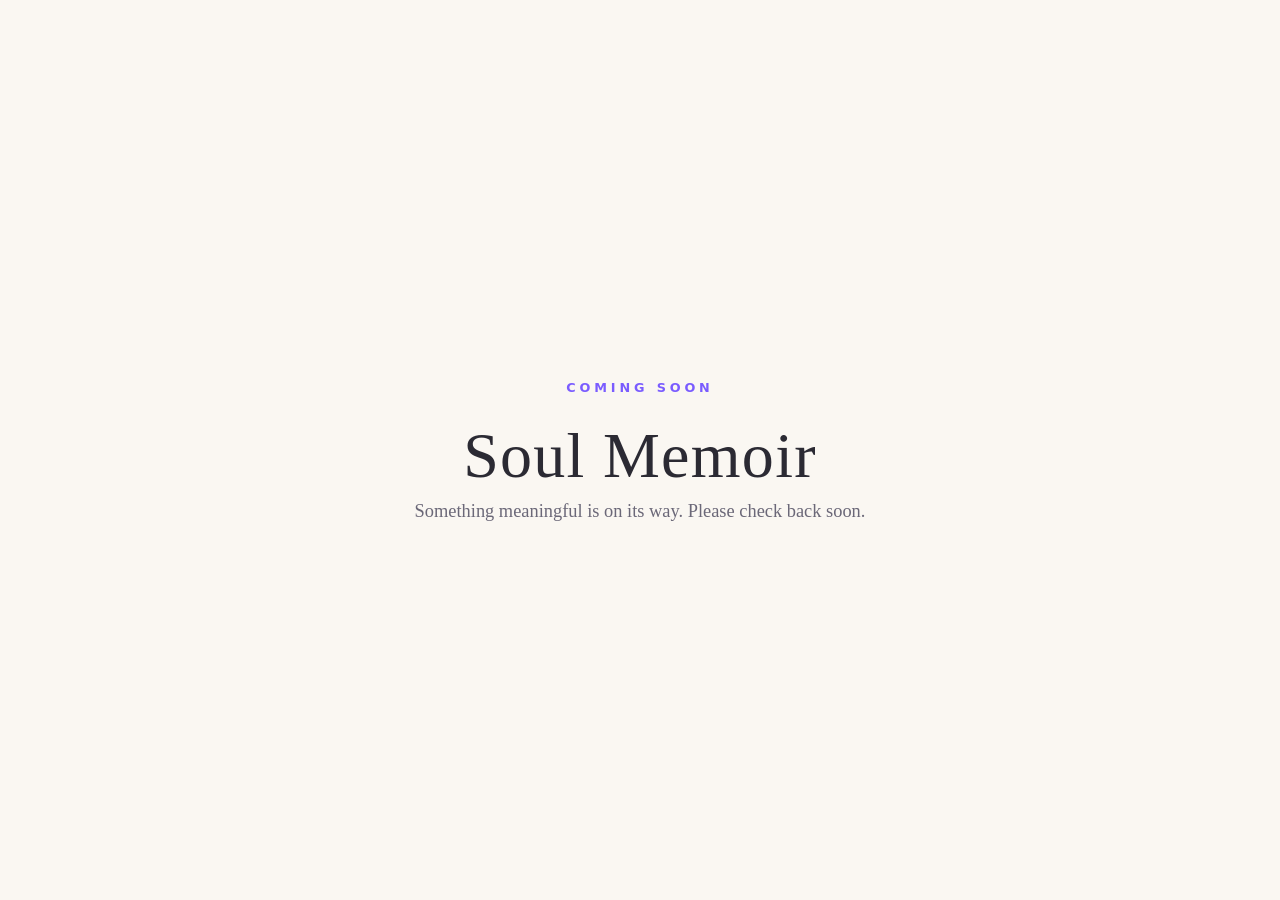
==== index.html @ 09e28958 "Add coming soon page and CNAME Co-Authored-By: Claude Sonnet 5.5 <noreply@anthropic.com>" ====
<!doctype html>
<html lang="en">
<head>
<meta charset="utf-8">
<meta name="viewport" content="width=device-width, initial-scale=1">
<title>Soul Memoir — Coming Soon</title>
<meta name="description" content="Soul Memoir is coming soon.">
<style>
  :root { --bg:#faf7f2; --fg:#2b2a33; --muted:#6b6878; --accent:#7a5cff; }
  @media (prefers-color-scheme: dark) {
    :root { --bg:#14131a; --fg:#f1eef8; --muted:#a29fb3; --accent:#a58bff; }
  }
  * { box-sizing: border-box; }
  body {
    margin: 0; min-height: 100vh; display: grid; place-items: center;
    background: var(--bg); color: var(--fg);
    font-family: Georgia, "Times New Roman", serif; text-align: center; padding: 0 16px;
  }
  h1 { font-size: clamp(2.2rem, 7vw, 4rem); font-weight: 400; margin: 0 0 .5rem; letter-spacing: .02em; }
  .tag { display: inline-block; color: var(--accent); text-transform: uppercase; letter-spacing: .3em; font: 600 .8rem system-ui, sans-serif; margin-bottom: 1.5rem; }
  p { color: var(--muted); font-size: 1.15rem; margin: 0; }
</style>
</head>
<body>
  <main>
    <span class="tag">Coming Soon</span>
    <h1>Soul Memoir</h1>
    <p>Something meaningful is on its way. Please check back soon.</p>
  </main>
</body>
</html>
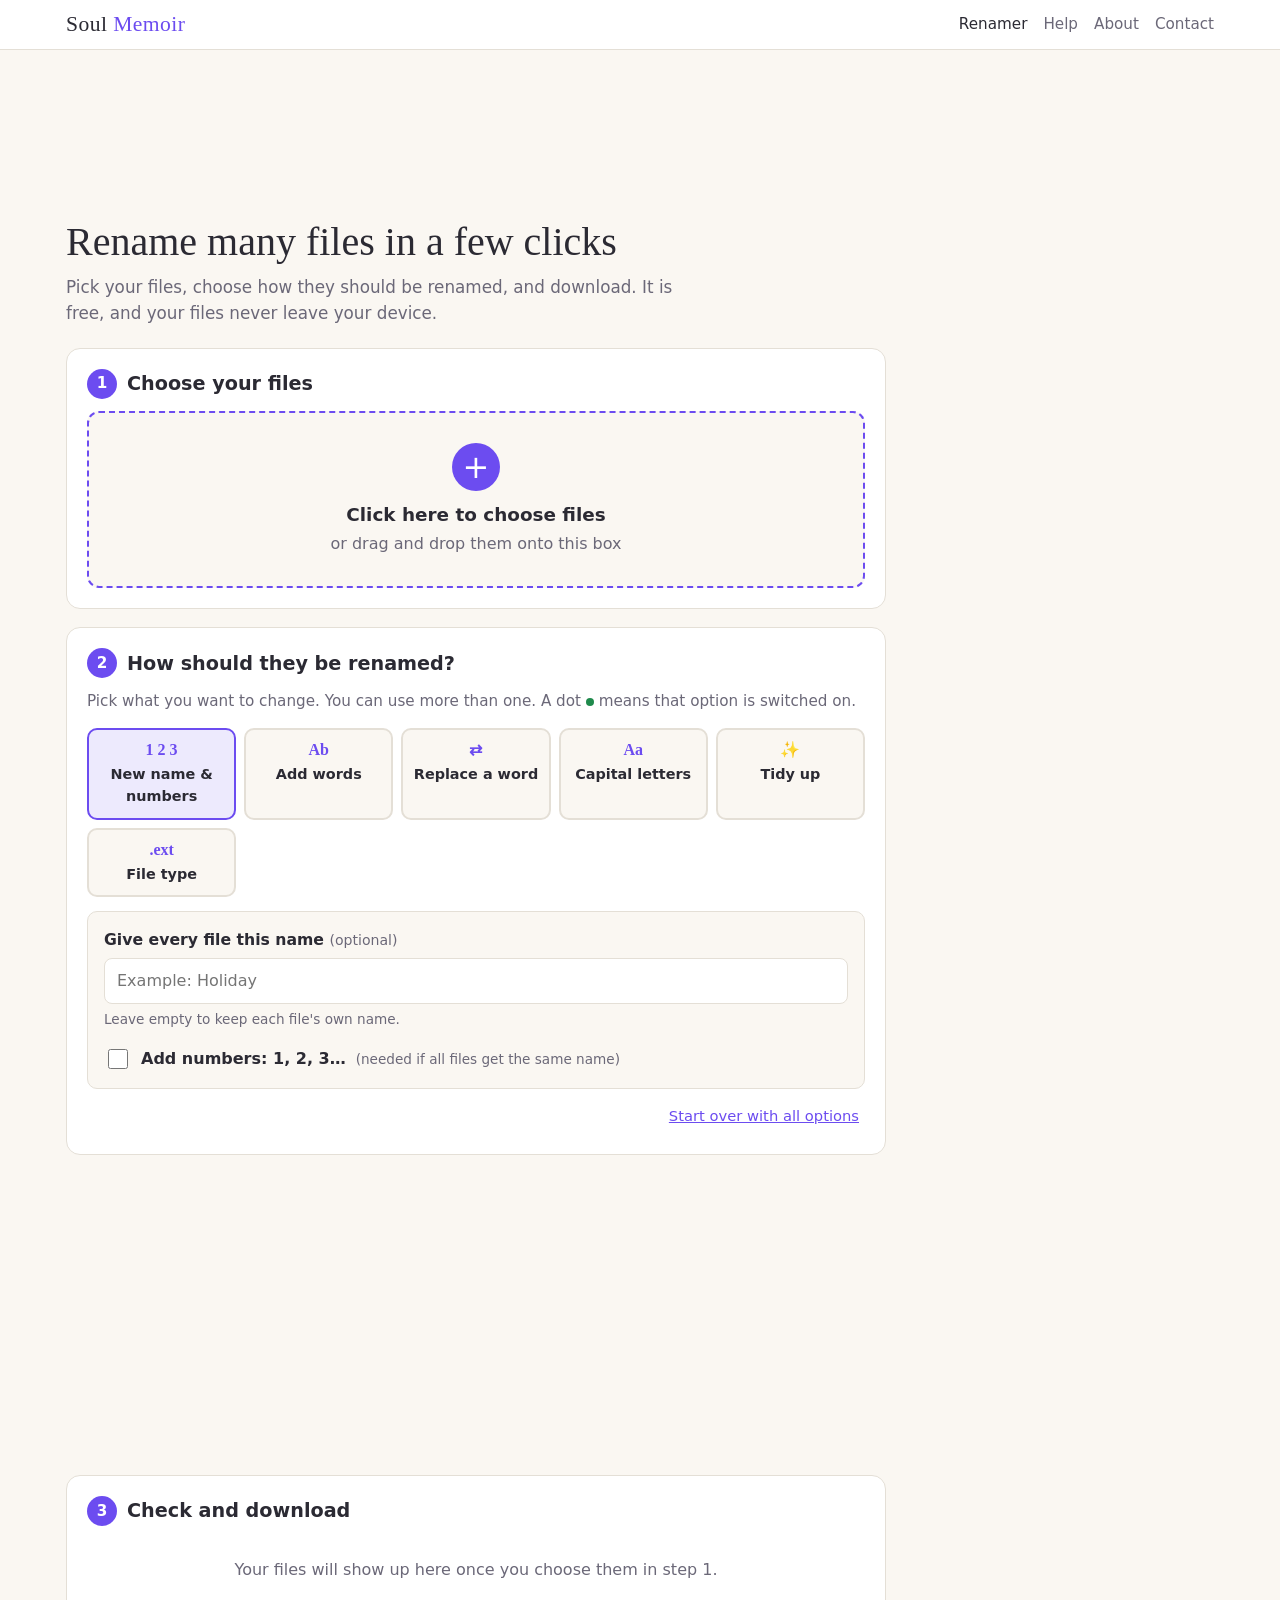
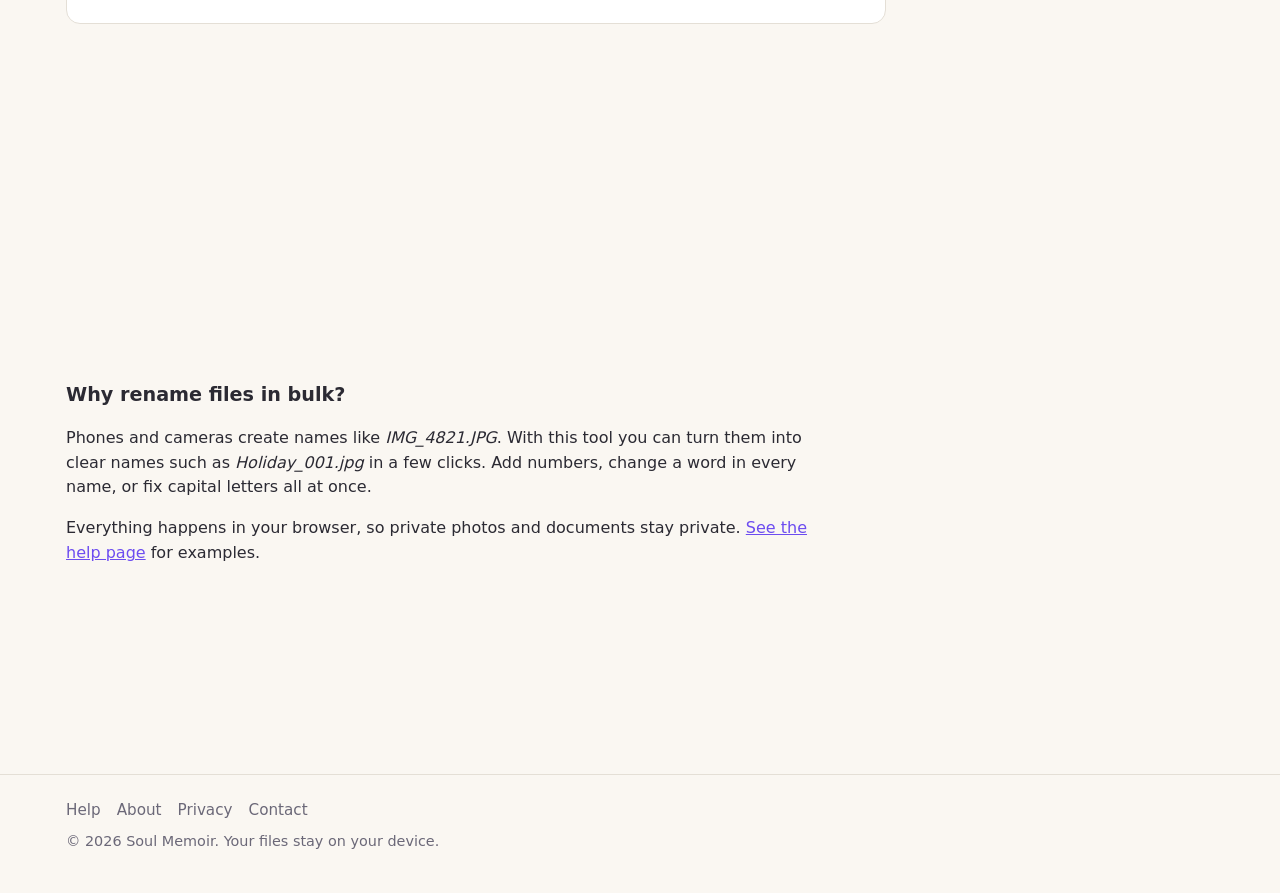
==== commit 994acad0: "Build bulk file renamer tool with ad-ready layout Co-Authored-By: Claude Sonnet 5.5 <noreply@anthrop" ====
--- a/index.html
+++ b/index.html
@@ -3,29 +3,203 @@
 <head>
 <meta charset="utf-8">
 <meta name="viewport" content="width=device-width, initial-scale=1">
-<title>Soul Memoir — Coming Soon</title>
-<meta name="description" content="Soul Memoir is coming soon.">
-<style>
-  :root { --bg:#faf7f2; --fg:#2b2a33; --muted:#6b6878; --accent:#7a5cff; }
-  @media (prefers-color-scheme: dark) {
-    :root { --bg:#14131a; --fg:#f1eef8; --muted:#a29fb3; --accent:#a58bff; }
-  }
-  * { box-sizing: border-box; }
-  body {
-    margin: 0; min-height: 100vh; display: grid; place-items: center;
-    background: var(--bg); color: var(--fg);
-    font-family: Georgia, "Times New Roman", serif; text-align: center; padding: 0 16px;
-  }
-  h1 { font-size: clamp(2.2rem, 7vw, 4rem); font-weight: 400; margin: 0 0 .5rem; letter-spacing: .02em; }
-  .tag { display: inline-block; color: var(--accent); text-transform: uppercase; letter-spacing: .3em; font: 600 .8rem system-ui, sans-serif; margin-bottom: 1.5rem; }
-  p { color: var(--muted); font-size: 1.15rem; margin: 0; }
-</style>
+<title>Free Bulk File Renamer Online | Soul Memoir</title>
+<meta name="description" content="Rename many files at once in your browser. Add numbers, change words, fix capital letters and more. Free, private, nothing is uploaded.">
+<link rel="canonical" href="https://soulmemoir.com/">
+<link rel="icon" href="favicon.svg" type="image/svg+xml">
+<meta property="og:title" content="Free Bulk File Renamer Online | Soul Memoir">
+<meta property="og:description" content="Rename many files at once in your browser. Private: files never leave your device.">
+<meta property="og:url" content="https://soulmemoir.com/">
+<meta property="og:type" content="website">
+<link rel="stylesheet" href="css/style.css">
 </head>
 <body>
-  <main>
-    <span class="tag">Coming Soon</span>
-    <h1>Soul Memoir</h1>
-    <p>Something meaningful is on its way. Please check back soon.</p>
-  </main>
+<header class="site-header">
+  <div class="wrap">
+    <a class="brand" href="./">Soul <b>Memoir</b></a>
+    <nav class="nav" aria-label="Main">
+      <a href="./" aria-current="page">Renamer</a>
+      <a href="how-to.html">Help</a>
+      <a href="about.html">About</a>
+      <a href="contact.html">Contact</a>
+    </nav>
+  </div>
+</header>
+
+<div class="wrap">
+  <!-- AD SLOT: top-banner (responsive, 728x90 / 970x90 / 320x50). Paste ad code inside. -->
+  <div class="ad-slot ad-slot--top-banner" data-ad-slot="top-banner" aria-hidden="true"></div>
+
+  <section class="hero">
+    <h1>Rename many files in a few clicks</h1>
+    <p>Pick your files, choose how they should be renamed, and download. It is free, and your files never leave your device.</p>
+  </section>
+
+  <div class="layout">
+    <main>
+      <!-- STEP 1 -->
+      <section class="step" aria-labelledby="s1">
+        <h2 id="s1"><span class="num">1</span> Choose your files</h2>
+        <div id="drop" class="drop" tabindex="0" role="button" aria-label="Choose files. Click here or drop files on this box">
+          <div class="drop-icon" aria-hidden="true">+</div>
+          <strong>Click here to choose files</strong>
+          <span>or drag and drop them onto this box</span>
+          <input id="fileInput" type="file" multiple hidden>
+        </div>
+        <p id="fileCount" class="hint" hidden></p>
+      </section>
+
+      <!-- STEP 2 -->
+      <section class="step" aria-labelledby="s2">
+        <h2 id="s2"><span class="num">2</span> How should they be renamed?</h2>
+        <p class="hint">Pick what you want to change. You can use more than one. A dot <span class="dot-demo" aria-hidden="true"></span> means that option is switched on.</p>
+
+        <div class="tabs" role="tablist" aria-label="Rename options">
+          <button class="tab is-active" role="tab" type="button" data-panel="p-name" aria-selected="true" aria-controls="p-name"><span class="tab-ico" aria-hidden="true">1 2 3</span>New name &amp; numbers<i class="dot" hidden></i></button>
+          <button class="tab" role="tab" type="button" data-panel="p-add" aria-selected="false" aria-controls="p-add"><span class="tab-ico" aria-hidden="true">Ab</span>Add words<i class="dot" hidden></i></button>
+          <button class="tab" role="tab" type="button" data-panel="p-replace" aria-selected="false" aria-controls="p-replace"><span class="tab-ico" aria-hidden="true">&#8644;</span>Replace a word<i class="dot" hidden></i></button>
+          <button class="tab" role="tab" type="button" data-panel="p-case" aria-selected="false" aria-controls="p-case"><span class="tab-ico" aria-hidden="true">Aa</span>Capital letters<i class="dot" hidden></i></button>
+          <button class="tab" role="tab" type="button" data-panel="p-tidy" aria-selected="false" aria-controls="p-tidy"><span class="tab-ico" aria-hidden="true">&#10024;</span>Tidy up<i class="dot" hidden></i></button>
+          <button class="tab" role="tab" type="button" data-panel="p-type" aria-selected="false" aria-controls="p-type"><span class="tab-ico" aria-hidden="true">.ext</span>File type<i class="dot" hidden></i></button>
+        </div>
+
+        <div class="panel" id="p-name" role="tabpanel">
+          <div class="field">
+            <label for="newName">Give every file this name <em>(optional)</em></label>
+            <input id="newName" type="text" placeholder="Example: Holiday" autocomplete="off">
+            <small>Leave empty to keep each file's own name.</small>
+          </div>
+          <label class="check big"><input id="numbering" type="checkbox"> Add numbers: 1, 2, 3&hellip; <small>(needed if all files get the same name)</small></label>
+          <div id="numOpts" class="sub" hidden>
+            <div class="grid2">
+              <div class="field"><label for="numStart">Start counting at</label><input id="numStart" type="number" value="1"></div>
+              <div class="field"><label for="numPad">Number style</label>
+                <select id="numPad"><option value="0">1, 2, 3</option><option value="2">01, 02, 03</option><option value="3" selected>001, 002, 003</option><option value="4">0001, 0002, 0003</option></select></div>
+              <div class="field"><label for="numPosition">Put the number</label>
+                <select id="numPosition"><option value="suffix">After the name</option><option value="prefix">Before the name</option></select></div>
+              <div class="field"><label for="numSeparator">Between name and number</label>
+                <select id="numSeparator"><option value="_">Underscore ( _ )</option><option value="-">Dash ( - )</option><option value=" ">Space</option><option value="">Nothing</option></select></div>
+              <div class="field"><label for="sortBy">Number the files in order of</label>
+                <select id="sortBy"><option value="added">The order I added them</option><option value="name">Name (A to Z)</option><option value="date">Date (oldest first)</option><option value="size">Size (smallest first)</option></select></div>
+              <input id="numStep" type="hidden" value="1">
+            </div>
+          </div>
+        </div>
+
+        <div class="panel" id="p-add" role="tabpanel" hidden>
+          <div class="grid2">
+            <div class="field"><label for="prefix">Add at the start</label><input id="prefix" type="text" placeholder="Example: 2026_" autocomplete="off"></div>
+            <div class="field"><label for="suffix">Add at the end <em>(before .jpg, .pdf, etc.)</em></label><input id="suffix" type="text" placeholder="Example: _final" autocomplete="off"></div>
+          </div>
+        </div>
+
+        <div class="panel" id="p-replace" role="tabpanel" hidden>
+          <div class="grid2">
+            <div class="field"><label for="findText">Find this word</label><input id="findText" type="text" placeholder="Example: IMG" autocomplete="off"></div>
+            <div class="field"><label for="replaceText">Change it to <em>(empty = remove it)</em></label><input id="replaceText" type="text" placeholder="Example: Photo" autocomplete="off"></div>
+          </div>
+          <label class="check"><input id="matchCase" type="checkbox"> Care about capital letters when finding</label>
+          <details class="adv"><summary>Advanced</summary>
+            <label class="check"><input id="useRegex" type="checkbox"> Treat what I typed as a pattern (regular expression)</label>
+          </details>
+        </div>
+
+        <div class="panel" id="p-case" role="tabpanel" hidden>
+          <div class="field"><label for="caseMode">Change the letters to</label>
+            <select id="caseMode">
+              <option value="none">Leave as they are</option>
+              <option value="lower">all small: my holiday photo</option>
+              <option value="upper">ALL CAPITALS: MY HOLIDAY PHOTO</option>
+              <option value="title">Each Word Capital: My Holiday Photo</option>
+              <option value="sentence">First letter only: My holiday photo</option>
+            </select></div>
+        </div>
+
+        <div class="panel" id="p-tidy" role="tabpanel" hidden>
+          <div class="field"><label for="spaces">Spaces in names</label>
+            <select id="spaces">
+              <option value="none">Leave them</option>
+              <option value="underscore">Change to underscore ( _ )</option>
+              <option value="dash">Change to dash ( - )</option>
+              <option value="remove">Remove them</option>
+            </select></div>
+          <label class="check"><input id="stripSpecial" type="checkbox"> Remove odd symbols like ! # $ % &amp; ( )</label>
+        </div>
+
+        <div class="panel" id="p-type" role="tabpanel" hidden>
+          <div class="field"><label for="extMode">The part after the dot (.jpg, .pdf)</label>
+            <select id="extMode">
+              <option value="keep">Leave it</option>
+              <option value="lower">Make it small letters (.jpg)</option>
+              <option value="upper">Make it capitals (.JPG)</option>
+              <option value="change">Change it to something else</option>
+              <option value="remove">Remove it</option>
+            </select></div>
+          <div id="extOpts" class="sub" hidden>
+            <div class="field"><label for="extNew">New ending</label><input id="extNew" type="text" placeholder="Example: jpg" autocomplete="off"><small>Only renames. It does not convert the file.</small></div>
+          </div>
+        </div>
+
+        <div class="reset-row"><button id="reset" class="link-btn" type="button">Start over with all options</button></div>
+      </section>
+
+      <!-- AD SLOT: in-content (300x250 / 336x280 / responsive). Between options and results. -->
+      <div class="ad-slot ad-slot--in-content" data-ad-slot="in-content" aria-hidden="true"></div>
+
+      <!-- STEP 3 -->
+      <section class="step" aria-labelledby="s3" aria-live="polite">
+        <h2 id="s3"><span class="num">3</span> Check and download</h2>
+        <p id="empty" class="empty">Your files will show up here once you choose them in step 1.</p>
+        <div id="results" hidden>
+          <p id="summary" class="summary"></p>
+          <div class="list" id="rows"></div>
+          <div id="fixRow" class="fix" hidden>
+            <p id="fixMsg"></p>
+            <div class="row">
+              <button id="fixDup" class="btn btn--small" type="button" hidden>Fix same names automatically</button>
+              <button id="fixIllegal" class="btn btn--small" type="button" hidden>Fix not-allowed symbols automatically</button>
+            </div>
+          </div>
+          <p id="notice" class="notice"></p>
+          <div class="dl">
+            <button id="download" class="btn btn--primary btn--big" type="button" disabled>Download renamed files</button>
+            <button id="clear" class="link-btn" type="button">Remove all files</button>
+          </div>
+          <p class="hint">Your original files are not changed. You get renamed copies (several files come in one ZIP).</p>
+        </div>
+      </section>
+
+      <!-- AD SLOT: below-results (300x250 / 336x280 / responsive). Kept away from the Download button. -->
+      <div class="ad-slot ad-slot--below-results" data-ad-slot="below-results" aria-hidden="true"></div>
+
+      <section class="prose" style="padding-top:8px">
+        <h2>Why rename files in bulk?</h2>
+        <p>Phones and cameras create names like <em>IMG_4821.JPG</em>. With this tool you can turn them into clear names such as <em>Holiday_001.jpg</em> in a few clicks. Add numbers, change a word in every name, or fix capital letters all at once.</p>
+        <p>Everything happens in your browser, so private photos and documents stay private. <a href="how-to.html">See the help page</a> for examples.</p>
+      </section>
+    </main>
+
+    <aside aria-label="Advertisement">
+      <!-- AD SLOT: sidebar (300x600 / 300x250). Desktop only, sticky. -->
+      <div class="ad-slot ad-slot--sidebar" data-ad-slot="sidebar" aria-hidden="true"></div>
+    </aside>
+  </div>
+
+  <!-- AD SLOT: footer-banner (responsive, 728x90 / 320x50). -->
+  <div class="ad-slot ad-slot--footer-banner" data-ad-slot="footer-banner" aria-hidden="true"></div>
+</div>
+
+<footer class="site-footer">
+  <div class="wrap">
+    <nav class="nav" aria-label="Footer">
+      <a href="how-to.html">Help</a><a href="about.html">About</a><a href="privacy.html">Privacy</a><a href="contact.html">Contact</a>
+    </nav>
+    <div>&copy; 2026 Soul Memoir. Your files stay on your device.</div>
+  </div>
+</footer>
+
+<script src="js/vendor/jszip.min.js"></script>
+<script src="js/renamer.js"></script>
+<script src="js/app.js"></script>
 </body>
 </html>
--- a/css/style.css
+++ b/css/style.css
@@ -0,0 +1,142 @@
+:root {
+  --bg: #faf7f2; --surface: #ffffff; --fg: #2b2a33; --muted: #6b6878; --line: #e4dfd6;
+  --accent: #6c4cf0; --accent-fg: #ffffff; --ok: #1f8a4c; --warn: #b26a00; --bad: #c62828;
+  --radius: 10px; --max: 1180px;
+}
+@media (prefers-color-scheme: dark) {
+  :root:not([data-theme="light"]) {
+    --bg: #14131a; --surface: #1d1c26; --fg: #f1eef8; --muted: #a29fb3; --line: #34323f;
+    --accent: #a58bff; --accent-fg: #14131a; --ok: #55c98a; --warn: #f0b24a; --bad: #ff7b7b;
+  }
+}
+:root[data-theme="dark"] {
+  --bg: #14131a; --surface: #1d1c26; --fg: #f1eef8; --muted: #a29fb3; --line: #34323f;
+  --accent: #a58bff; --accent-fg: #14131a; --ok: #55c98a; --warn: #f0b24a; --bad: #ff7b7b;
+}
+
+* { box-sizing: border-box; }
+html { -webkit-text-size-adjust: 100%; }
+body {
+  margin: 0; background: var(--bg); color: var(--fg);
+  font: 16px/1.55 system-ui, -apple-system, "Segoe UI", Roboto, sans-serif;
+}
+a { color: var(--accent); }
+.wrap { max-width: var(--max); margin: 0 auto; padding: 0 16px; }
+
+/* Header / footer */
+.site-header { border-bottom: 1px solid var(--line); background: var(--surface); }
+.site-header .wrap { display: flex; align-items: center; justify-content: space-between; gap: 12px; padding-top: 12px; padding-bottom: 12px; flex-wrap: wrap; }
+.brand { font: 400 1.35rem Georgia, serif; text-decoration: none; color: var(--fg); letter-spacing: .02em; }
+.brand b { color: var(--accent); font-weight: 400; }
+.nav { display: flex; gap: 16px; flex-wrap: wrap; font-size: .95rem; }
+.nav a { color: var(--muted); text-decoration: none; }
+.nav a:hover, .nav a[aria-current="page"] { color: var(--fg); }
+.site-footer { margin-top: 48px; border-top: 1px solid var(--line); padding: 24px 0 40px; color: var(--muted); font-size: .9rem; }
+.site-footer .nav { margin-bottom: 8px; }
+
+/* Ad slots: reserved space only. No ad code lives here. */
+.ad-slot { display: block; width: 100%; margin: 20px auto; background: transparent; overflow: hidden; }
+.ad-slot--top-banner, .ad-slot--footer-banner { min-height: 100px; max-width: 970px; }
+.ad-slot--in-content, .ad-slot--below-results { min-height: 280px; max-width: 728px; }
+.ad-slot--in-article { min-height: 250px; max-width: 728px; }
+.ad-slot--sidebar { display: none; min-height: 600px; width: 300px; margin: 0; }
+@media (max-width: 600px) {
+  .ad-slot--top-banner, .ad-slot--footer-banner { min-height: 60px; }
+  .ad-slot--in-content, .ad-slot--below-results { min-height: 250px; }
+}
+
+/* Layout: tool + optional sidebar */
+.layout { display: block; }
+@media (min-width: 1100px) {
+  .layout { display: grid; grid-template-columns: minmax(0, 1fr) 300px; gap: 28px; align-items: start; }
+  .ad-slot--sidebar { display: block; position: sticky; top: 16px; }
+}
+
+/* Hero */
+.hero { padding: 28px 0 4px; }
+.hero h1 { font: 400 clamp(1.7rem, 4.5vw, 2.5rem)/1.2 Georgia, serif; margin: 0 0 8px; }
+.hero p { margin: 0; color: var(--muted); font-size: 1.05rem; max-width: 60ch; }
+
+/* Steps */
+.step { background: var(--surface); border: 1px solid var(--line); border-radius: 14px; padding: 20px; margin-top: 18px; }
+.step h2 { display: flex; align-items: center; gap: 10px; font-size: 1.2rem; margin: 0 0 12px; }
+.num { display: inline-grid; place-items: center; width: 30px; height: 30px; border-radius: 50%; background: var(--accent); color: var(--accent-fg); font-size: .95rem; flex: 0 0 auto; }
+.hint { color: var(--muted); font-size: .95rem; margin: 8px 0 0; }
+.dot-demo, .dot { display: inline-block; width: 8px; height: 8px; border-radius: 50%; background: var(--ok); vertical-align: middle; }
+.dot { position: absolute; top: 8px; right: 8px; }
+.dot[hidden] { display: none; }
+
+/* Dropzone */
+.drop { display: flex; flex-direction: column; align-items: center; gap: 2px; border: 2px dashed var(--accent); border-radius: 12px; padding: 30px 16px; text-align: center; background: var(--bg); cursor: pointer; transition: background .15s; }
+.drop:hover, .drop.is-over, .drop:focus-visible { background: color-mix(in srgb, var(--accent) 10%, var(--bg)); outline: none; }
+.drop-icon { width: 48px; height: 48px; border-radius: 50%; background: var(--accent); color: var(--accent-fg); display: grid; place-items: center; font-size: 2rem; line-height: 1; margin-bottom: 8px; }
+.drop strong { font-size: 1.15rem; }
+.drop span { color: var(--muted); }
+
+/* Tabs */
+.tabs { display: grid; grid-template-columns: repeat(auto-fit, minmax(130px, 1fr)); gap: 8px; margin: 14px 0; }
+.tab { position: relative; display: flex; flex-direction: column; align-items: center; gap: 4px; font: inherit; font-size: .9rem; font-weight: 600; padding: 10px 6px; background: var(--bg); color: var(--fg); border: 2px solid var(--line); border-radius: 10px; cursor: pointer; text-align: center; }
+.tab:hover { border-color: var(--accent); }
+.tab.is-active { border-color: var(--accent); background: color-mix(in srgb, var(--accent) 12%, var(--surface)); }
+.tab-ico { font: 700 1rem/1.2 Georgia, serif; color: var(--accent); }
+.panel { border: 1px solid var(--line); border-radius: 10px; padding: 16px; background: var(--bg); }
+.panel[hidden] { display: none; }
+.grid2 { display: grid; gap: 14px; grid-template-columns: repeat(auto-fit, minmax(220px, 1fr)); }
+.field { display: flex; flex-direction: column; gap: 5px; }
+.field > label { font-weight: 600; font-size: .98rem; }
+.field em { font-weight: 400; color: var(--muted); font-style: normal; font-size: .88rem; }
+small { color: var(--muted); font-size: .85rem; font-weight: 400; }
+.sub { margin-top: 14px; padding-top: 14px; border-top: 1px solid var(--line); }
+.sub[hidden] { display: none; }
+.check { display: flex; align-items: center; gap: 10px; margin-top: 12px; cursor: pointer; }
+.check.big { font-weight: 600; margin-top: 16px; }
+.check input { width: 20px; height: 20px; accent-color: var(--accent); flex: 0 0 auto; }
+.adv { margin-top: 12px; padding: 0; border: 0; }
+.adv summary { color: var(--muted); font-weight: 400; font-size: .9rem; }
+.reset-row { margin-top: 10px; text-align: right; }
+
+input[type="text"], input[type="number"], select {
+  width: 100%; font: inherit; font-size: 1rem; color: var(--fg); background: var(--surface);
+  border: 1px solid var(--line); border-radius: 8px; padding: 10px 12px; min-height: 44px;
+}
+input:focus-visible, select:focus-visible, button:focus-visible, summary:focus-visible, .drop:focus-visible { outline: 2px solid var(--accent); outline-offset: 2px; }
+
+/* Buttons */
+.btn { font: inherit; font-weight: 600; border-radius: 10px; padding: 10px 18px; border: 1px solid var(--line); background: var(--surface); color: var(--fg); cursor: pointer; }
+.btn:hover:not(:disabled) { border-color: var(--accent); }
+.btn:disabled { opacity: .5; cursor: not-allowed; }
+.btn--primary { background: var(--accent); color: var(--accent-fg); border-color: var(--accent); }
+.btn--big { font-size: 1.1rem; padding: 14px 24px; width: 100%; max-width: 380px; }
+.btn--small { padding: 8px 14px; font-size: .92rem; }
+.link-btn { background: none; border: 0; color: var(--accent); font: inherit; font-size: .92rem; text-decoration: underline; cursor: pointer; padding: 6px; }
+.row { display: flex; gap: 8px; flex-wrap: wrap; }
+
+/* Results */
+.summary { font-weight: 600; margin: 0 0 12px; }
+.list { border: 1px solid var(--line); border-radius: 10px; max-height: 420px; overflow-y: auto; }
+.item { display: flex; align-items: center; gap: 8px; padding: 10px 12px; border-bottom: 1px solid var(--line); }
+.item:last-child { border-bottom: 0; }
+.item--bad { background: color-mix(in srgb, var(--bad) 8%, var(--surface)); }
+.item-body { flex: 1; min-width: 0; }
+.before { color: var(--muted); font-size: .88rem; text-decoration: line-through; word-break: break-all; }
+.after { font-weight: 600; word-break: break-all; }
+.after::before { content: "\2192  "; color: var(--accent); }
+.msg { font-size: .85rem; margin-top: 2px; }
+.msg--unchanged { color: var(--muted); }
+.msg--duplicate, .msg--illegal, .msg--empty, .msg--reserved { color: var(--bad); font-weight: 600; }
+.x { background: none; border: 0; color: var(--muted); cursor: pointer; font-size: 1.5rem; line-height: 1; padding: 6px 12px; min-height: 44px; }
+.x:hover { color: var(--bad); }
+.fix { margin-top: 12px; padding: 12px; border: 1px solid var(--bad); border-radius: 10px; }
+.fix p { margin: 0 0 8px; color: var(--bad); font-weight: 600; }
+.notice { color: var(--warn); font-size: .92rem; margin: 10px 0 0; min-height: 1em; }
+.empty { text-align: center; color: var(--muted); padding: 20px 8px; margin: 0; }
+.dl { display: flex; flex-direction: column; align-items: center; gap: 6px; margin-top: 16px; }
+
+/* Content pages */
+.prose { max-width: 760px; padding: 24px 0; }
+.prose h1 { font: 400 2rem/1.2 Georgia, serif; margin: 0 0 12px; }
+.prose h2 { font-size: 1.2rem; margin: 28px 0 8px; }
+.prose li { margin-bottom: 4px; }
+details { border-top: 1px solid var(--line); padding: 10px 0; }
+summary { cursor: pointer; font-weight: 600; }
+.sr { position: absolute; width: 1px; height: 1px; overflow: hidden; clip: rect(0 0 0 0); white-space: nowrap; }
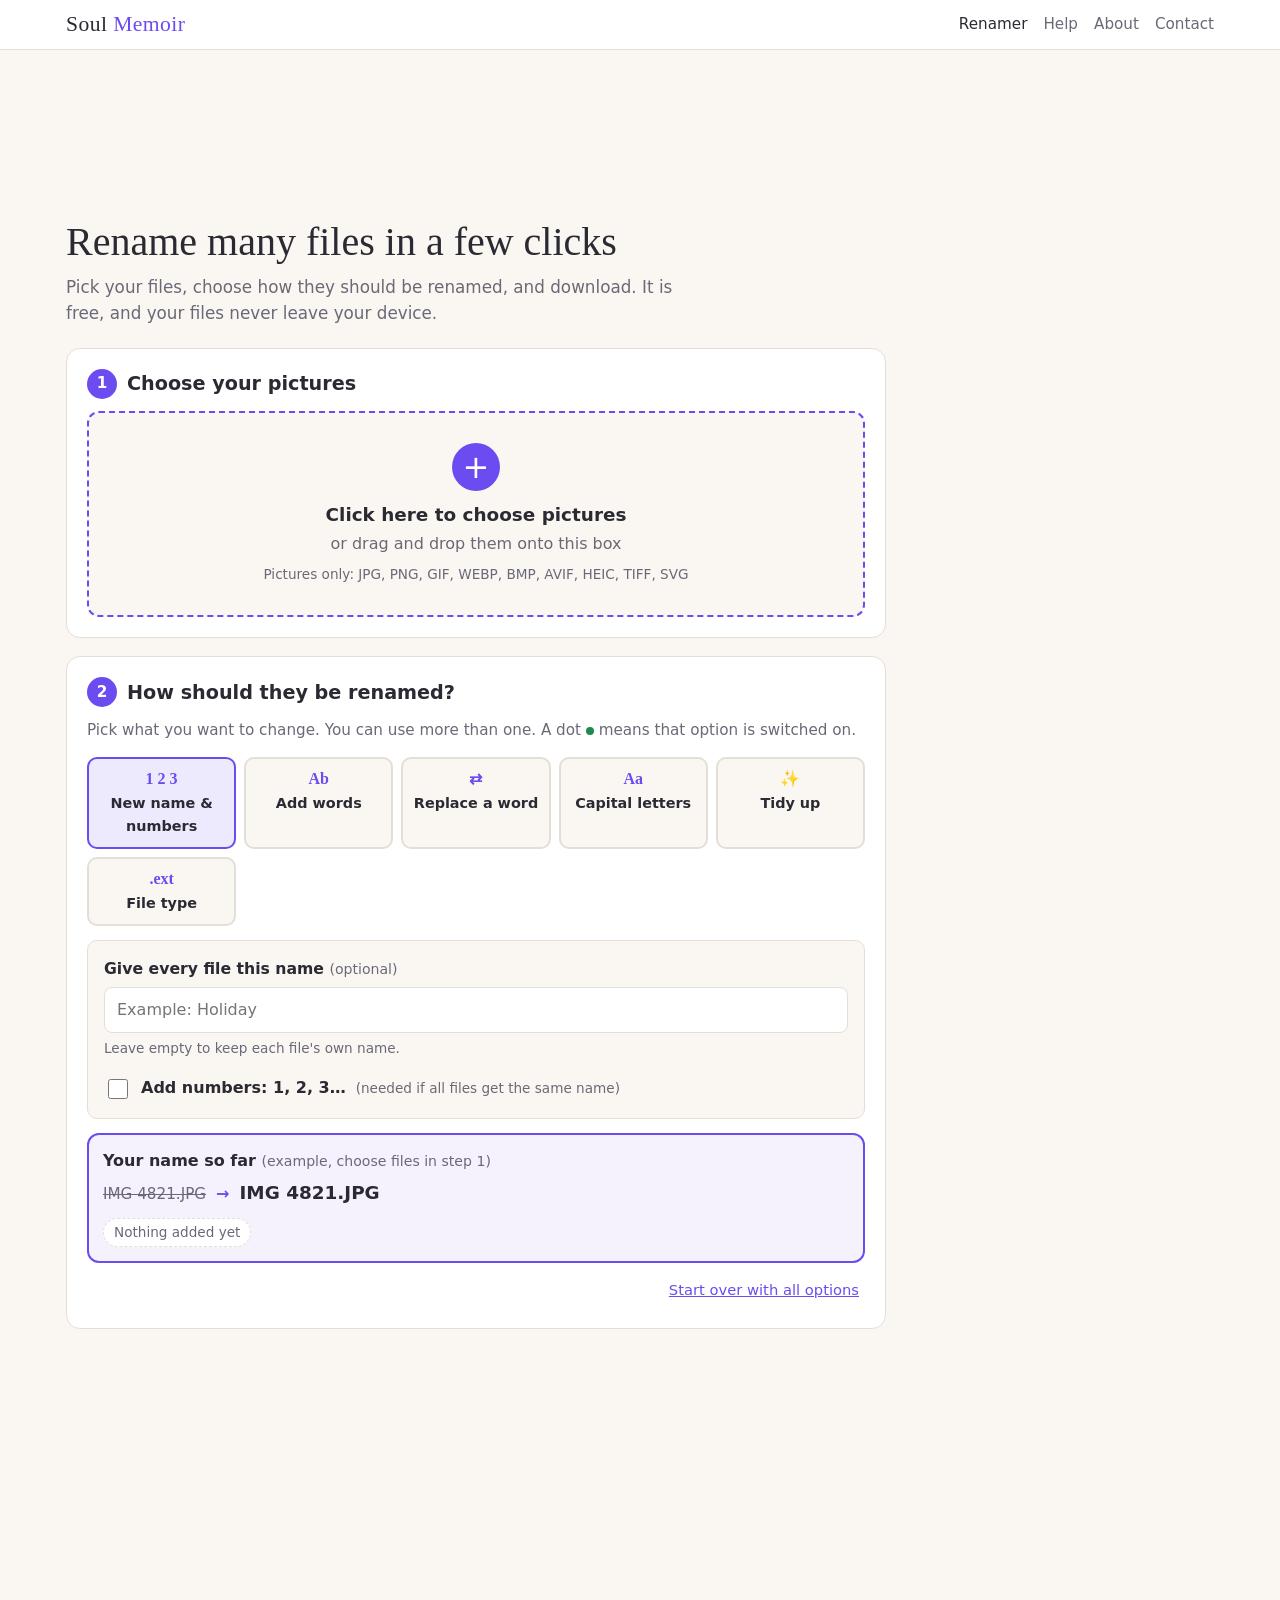
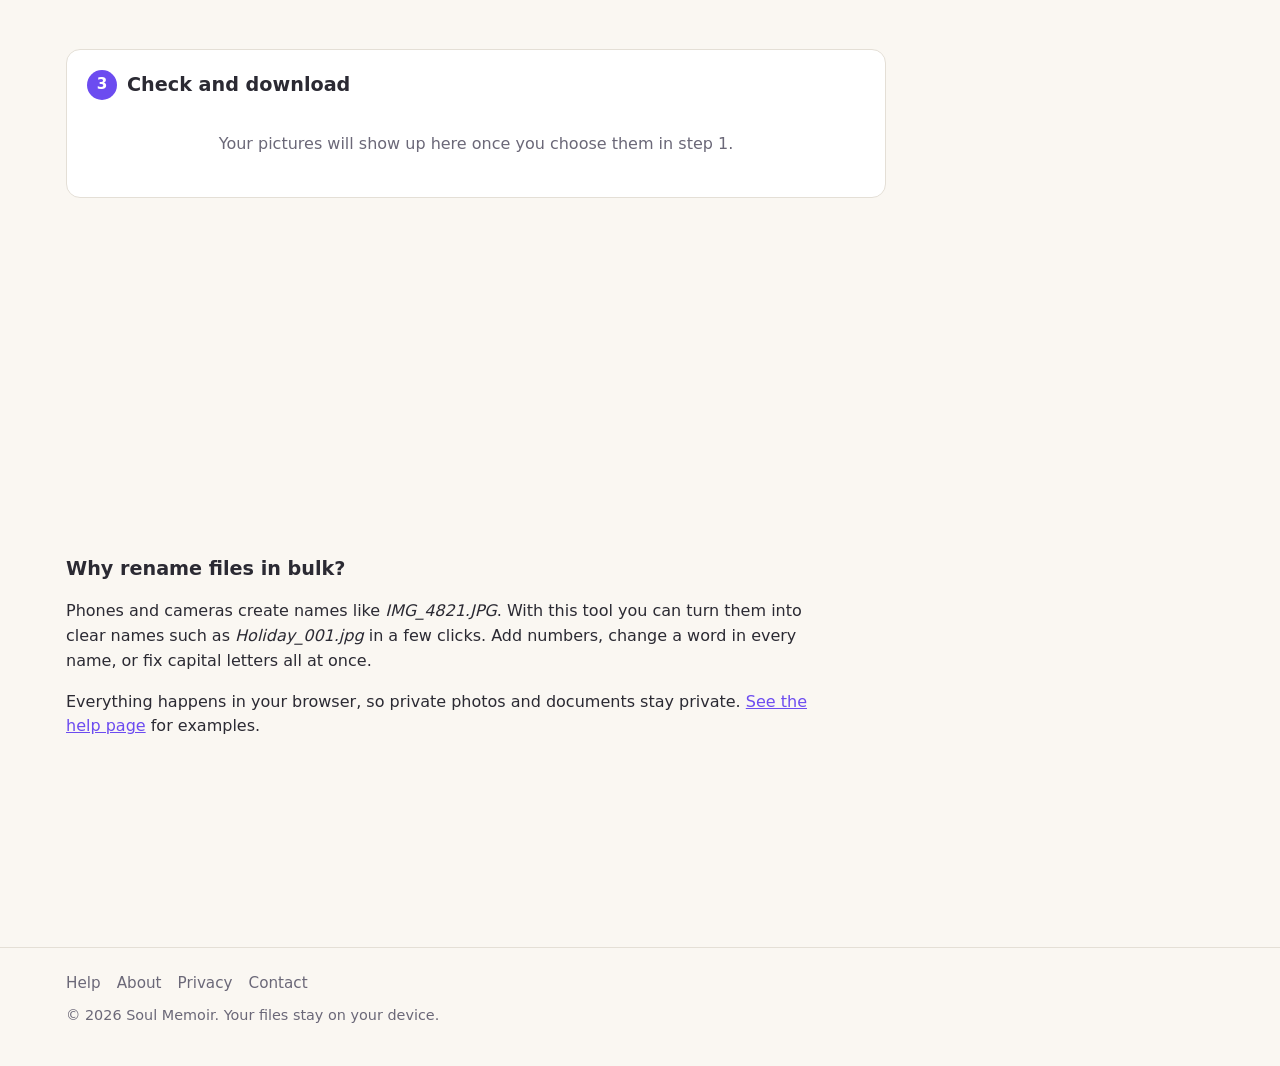
==== commit b7c5ad48: "Add live name preview and restrict input to images Co-Authored-By: Claude Sonnet 5.5 <noreply@anthro" ====
--- a/index.html
+++ b/index.html
@@ -39,14 +39,17 @@
     <main>
       <!-- STEP 1 -->
       <section class="step" aria-labelledby="s1">
-        <h2 id="s1"><span class="num">1</span> Choose your files</h2>
-        <div id="drop" class="drop" tabindex="0" role="button" aria-label="Choose files. Click here or drop files on this box">
+        <h2 id="s1"><span class="num">1</span> Choose your pictures</h2>
+        <div id="drop" class="drop" tabindex="0" role="button" aria-label="Choose pictures. Click here or drop pictures on this box">
           <div class="drop-icon" aria-hidden="true">+</div>
-          <strong>Click here to choose files</strong>
+          <strong>Click here to choose pictures</strong>
           <span>or drag and drop them onto this box</span>
-          <input id="fileInput" type="file" multiple hidden>
-        </div>
+          <small>Pictures only: JPG, PNG, GIF, WEBP, BMP, AVIF, HEIC, TIFF, SVG</small>
+          <input id="fileInput" type="file" multiple hidden accept="image/*,.jpg,.jpeg,.png,.gif,.webp,.bmp,.avif,.heic,.heif,.tif,.tiff,.svg,.ico">
+        </div>
+        <p id="skipped" class="skipped" role="status" hidden></p>
         <p id="fileCount" class="hint" hidden></p>
+        <ul id="added" class="added" aria-label="Pictures you added"></ul>
       </section>
 
       <!-- STEP 2 -->
@@ -140,6 +143,16 @@
           </div>
         </div>
 
+        <div class="live" aria-live="polite">
+          <div class="live-title">Your name so far <span id="liveNote" class="live-note"></span></div>
+          <div class="live-names">
+            <span id="liveBefore" class="before"></span>
+            <span class="live-arrow" aria-hidden="true">&rarr;</span>
+            <strong id="liveAfter" class="live-after"></strong>
+          </div>
+          <div id="liveChips" class="chips"></div>
+        </div>
+
         <div class="reset-row"><button id="reset" class="link-btn" type="button">Start over with all options</button></div>
       </section>
 
@@ -149,7 +162,7 @@
       <!-- STEP 3 -->
       <section class="step" aria-labelledby="s3" aria-live="polite">
         <h2 id="s3"><span class="num">3</span> Check and download</h2>
-        <p id="empty" class="empty">Your files will show up here once you choose them in step 1.</p>
+        <p id="empty" class="empty">Your pictures will show up here once you choose them in step 1.</p>
         <div id="results" hidden>
           <p id="summary" class="summary"></p>
           <div class="list" id="rows"></div>
--- a/css/style.css
+++ b/css/style.css
@@ -140,3 +140,27 @@
 details { border-top: 1px solid var(--line); padding: 10px 0; }
 summary { cursor: pointer; font-weight: 600; }
 .sr { position: absolute; width: 1px; height: 1px; overflow: hidden; clip: rect(0 0 0 0); white-space: nowrap; }
+
+/* Live name preview */
+.live { margin-top: 14px; padding: 14px; border: 2px solid var(--accent); border-radius: 12px; background: color-mix(in srgb, var(--accent) 7%, var(--surface)); }
+.live-title { font-weight: 700; margin-bottom: 6px; }
+.live-note { font-weight: 400; color: var(--muted); font-size: .88rem; }
+.live-names { display: flex; flex-wrap: wrap; align-items: baseline; gap: 6px 10px; }
+.live-names .before { font-size: .95rem; }
+.live-arrow { color: var(--accent); font-weight: 700; }
+.live-after { font-size: 1.15rem; word-break: break-all; }
+.live-after.is-bad { color: var(--bad); }
+.chips { display: flex; flex-wrap: wrap; gap: 6px; margin-top: 10px; }
+.chip { background: var(--surface); border: 1px solid var(--line); border-radius: 999px; padding: 3px 10px; font-size: .85rem; max-width: 100%; overflow-wrap: anywhere; }
+.chip--none { color: var(--muted); border-style: dashed; }
+
+/* Added pictures list */
+.small-note, .drop small { color: var(--muted); }
+.drop small { margin-top: 6px; }
+.skipped { margin: 10px 0 0; padding: 8px 12px; border-radius: 8px; background: color-mix(in srgb, var(--warn) 14%, var(--surface)); color: var(--fg); font-size: .92rem; }
+.added { list-style: none; margin: 10px 0 0; padding: 0; border: 1px solid var(--line); border-radius: 10px; max-height: 260px; overflow-y: auto; }
+.added:empty { display: none; }
+.added li { display: flex; align-items: center; gap: 10px; padding: 6px 8px 6px 10px; border-bottom: 1px solid var(--line); }
+.added li:last-child { border-bottom: 0; }
+.added img { width: 40px; height: 40px; object-fit: cover; border-radius: 6px; background: var(--bg); flex: 0 0 auto; }
+.added-name { flex: 1; min-width: 0; word-break: break-all; font-size: .95rem; }
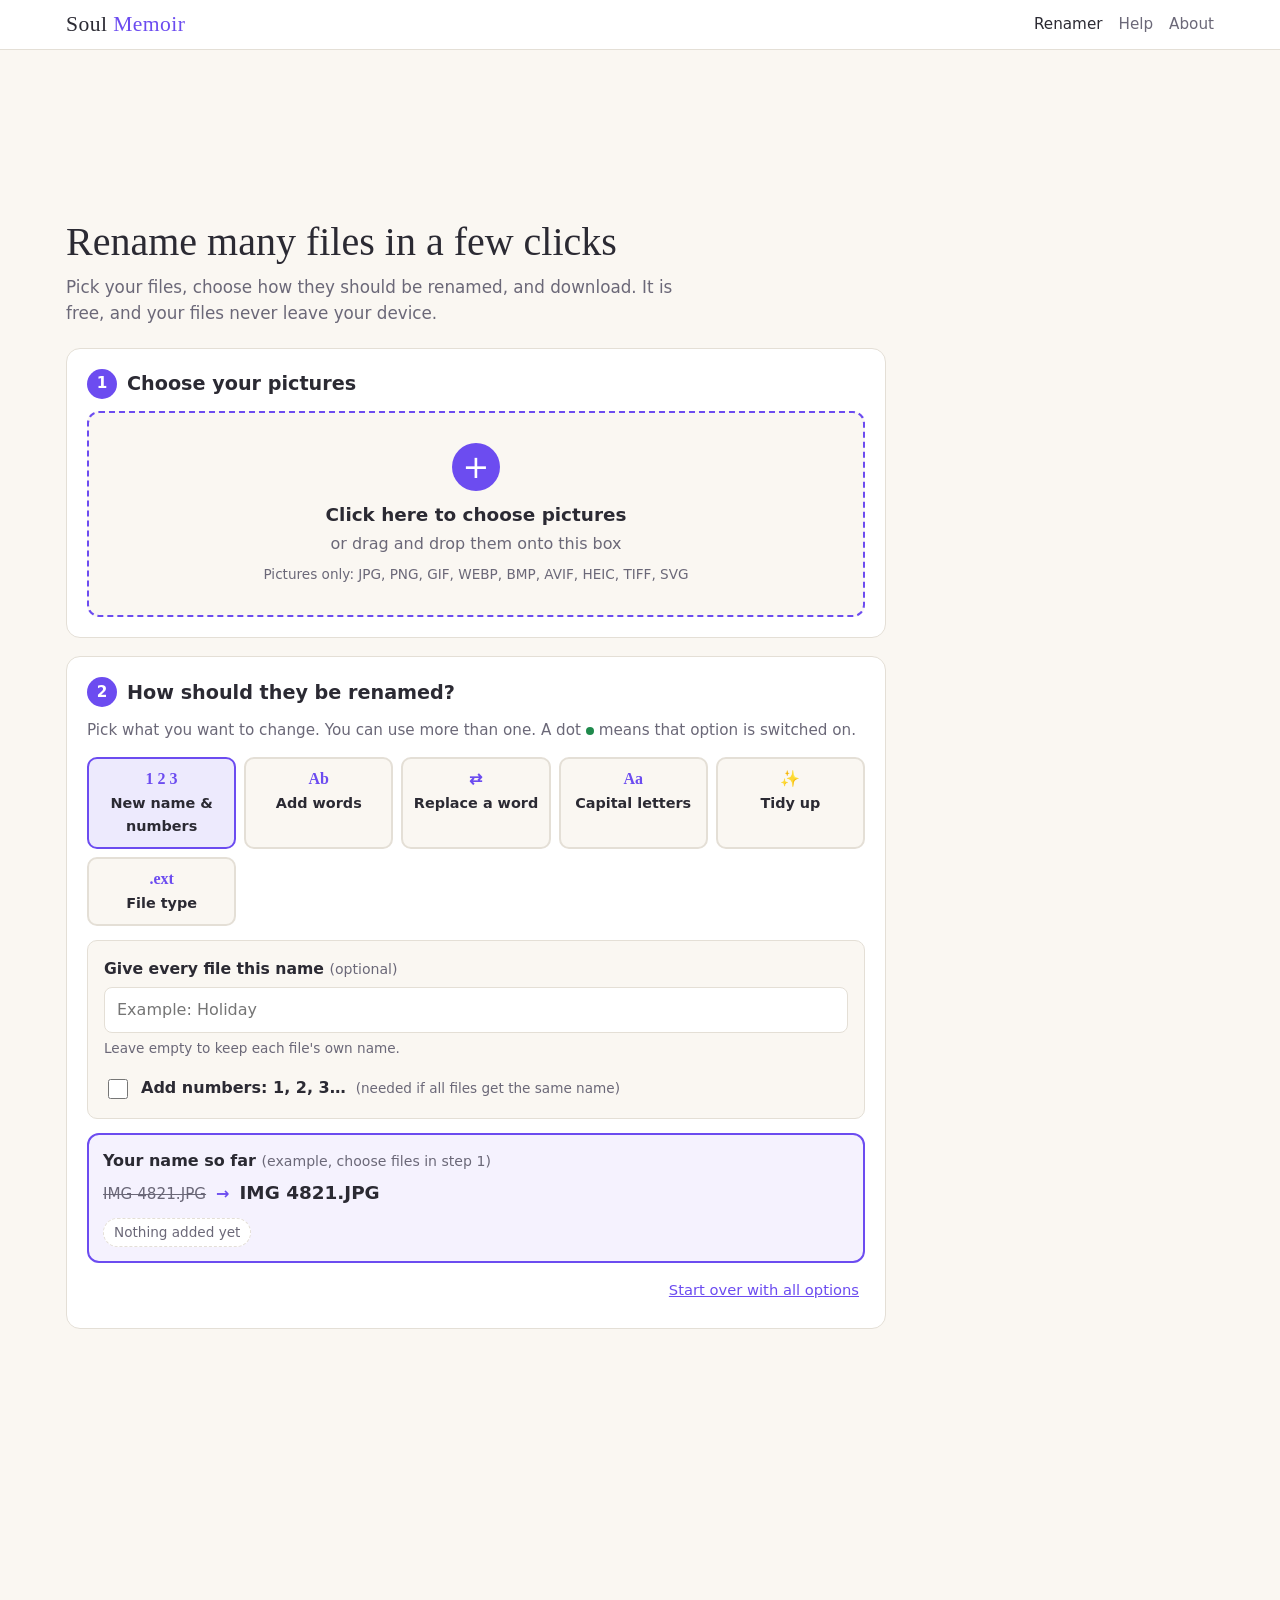
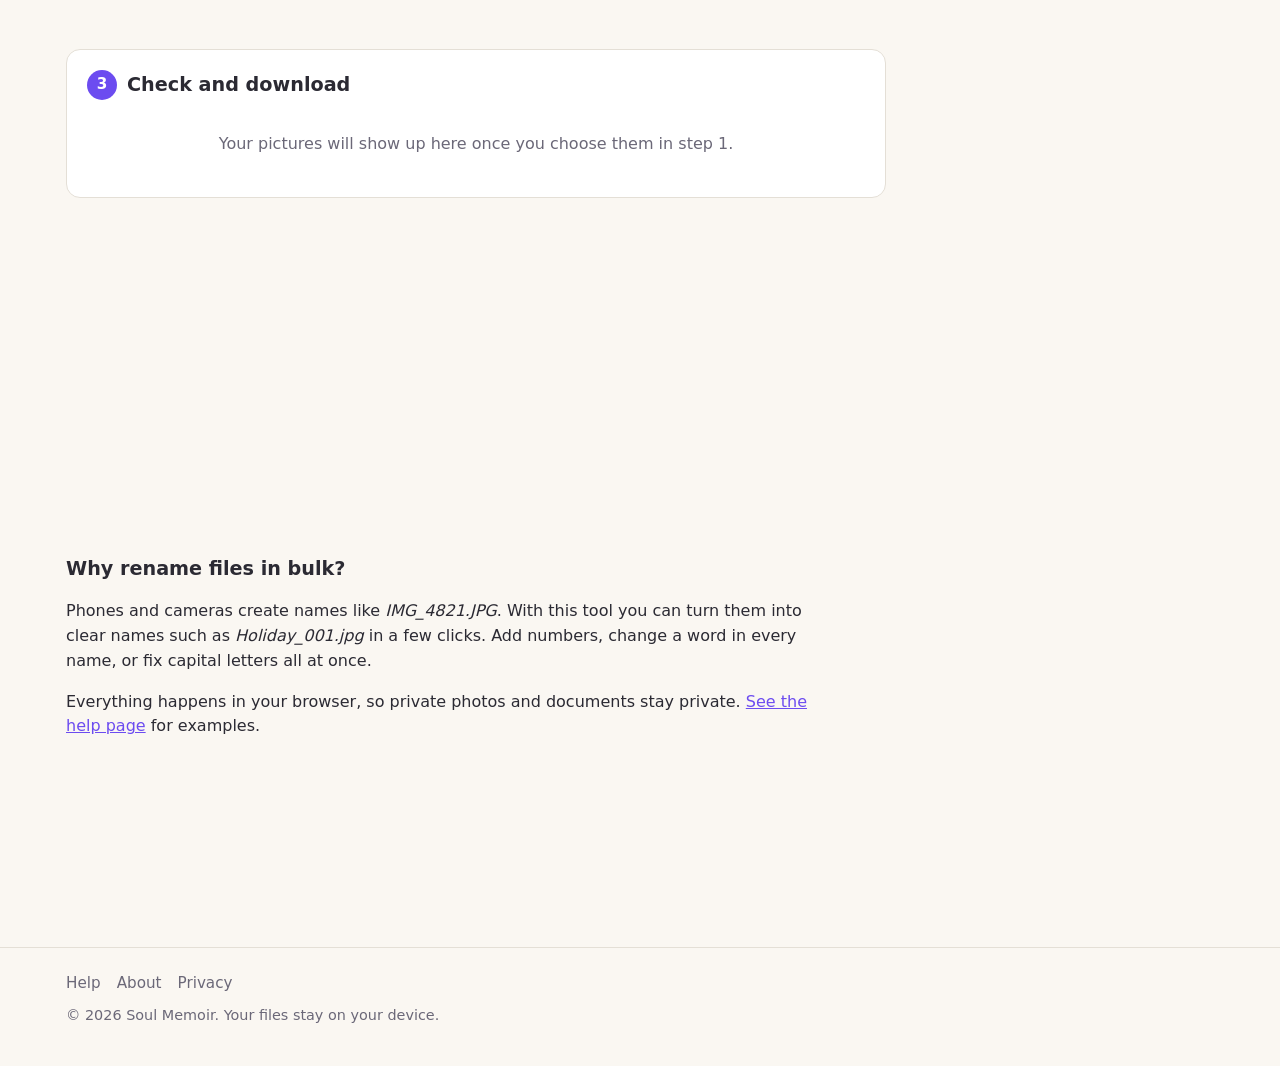
==== commit 2be8badc: "Remove contact page and links Co-Authored-By: Claude Sonnet 5.5 <noreply@anthropic.com>" ====
--- a/index.html
+++ b/index.html
@@ -21,8 +21,7 @@
       <a href="./" aria-current="page">Renamer</a>
       <a href="how-to.html">Help</a>
       <a href="about.html">About</a>
-      <a href="contact.html">Contact</a>
-    </nav>
+      </nav>
   </div>
 </header>
 
@@ -205,8 +204,7 @@
 <footer class="site-footer">
   <div class="wrap">
     <nav class="nav" aria-label="Footer">
-      <a href="how-to.html">Help</a><a href="about.html">About</a><a href="privacy.html">Privacy</a><a href="contact.html">Contact</a>
-    </nav>
+      <a href="how-to.html">Help</a><a href="about.html">About</a><a href="privacy.html">Privacy</a></nav>
     <div>&copy; 2026 Soul Memoir. Your files stay on your device.</div>
   </div>
 </footer>
